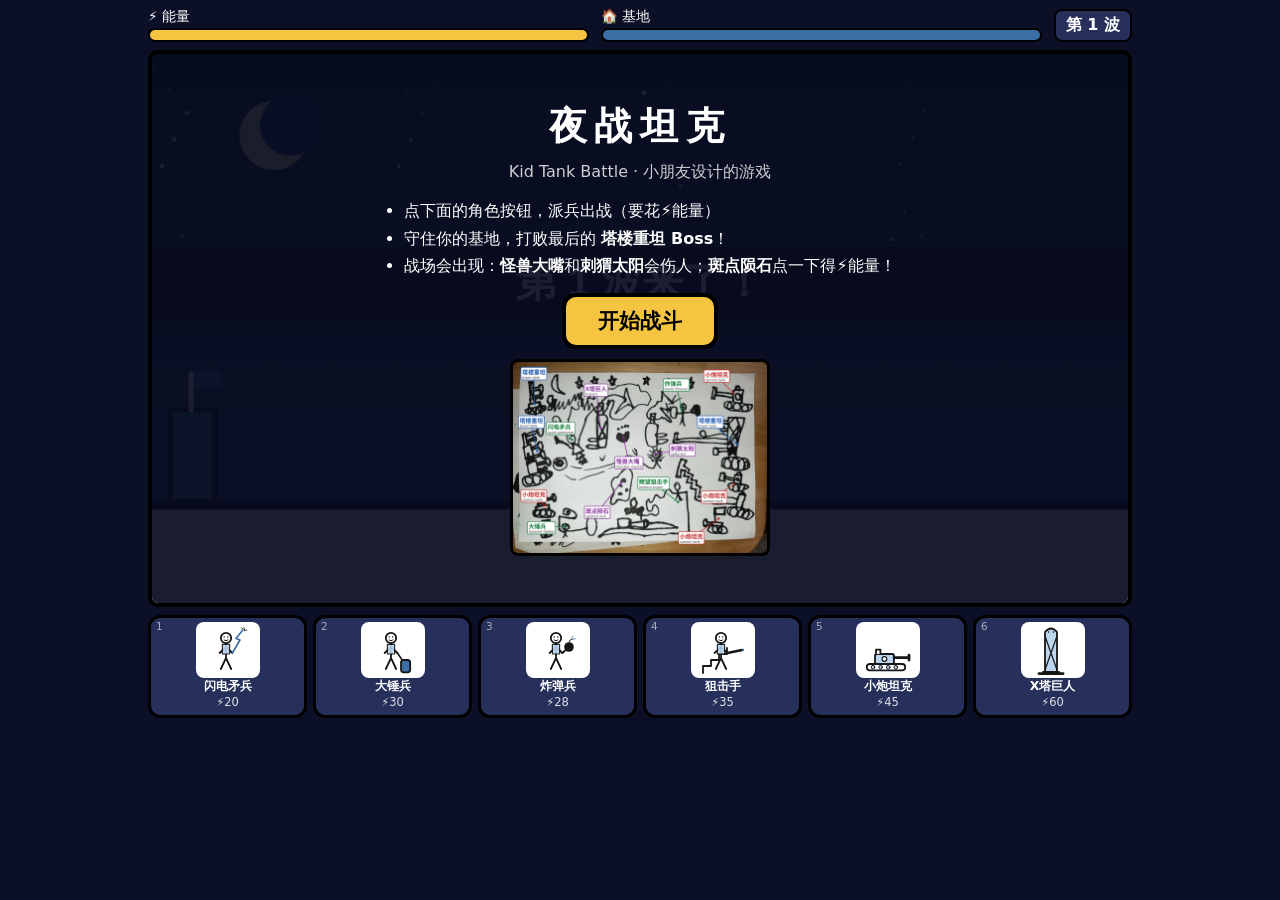
==== index.html @ 2b51b9fc "Kid Tank Battle: night tank game from a kid's drawing, tower tank boss Co-Authored-By: Claude Sonnet" ====
<!doctype html>
<html lang="zh">
<head>
<meta charset="utf-8">
<meta name="viewport" content="width=device-width, initial-scale=1, maximum-scale=1, user-scalable=no">
<title>夜战坦克 · Kid Tank Battle</title>
<link rel="stylesheet" href="style.css">
</head>
<body>
<main id="app">
  <header id="hud">
    <div class="meter"><span>⚡ 能量</span><div class="bar"><i id="energyBar"></i></div></div>
    <div class="meter"><span>🏠 基地</span><div class="bar"><i id="baseBar" class="blue"></i></div></div>
    <div id="waveLbl">第 1 波</div>
  </header>
  <div id="stage">
    <canvas id="c" width="960" height="540" aria-label="战场"></canvas>
    <div id="bossHud" hidden><b>塔楼重坦 BOSS</b><div class="bar big"><i id="bossBar" class="red"></i></div></div>
    <div id="title" class="overlay">
      <h1>夜战坦克</h1>
      <p class="sub">Kid Tank Battle · 小朋友设计的游戏</p>
      <ul>
        <li>点下面的角色按钮，派兵出战（要花⚡能量）</li>
        <li>守住你的基地，打败最后的 <b>塔楼重坦 Boss</b>！</li>
        <li>战场会出现：<b>怪兽大嘴</b>和<b>刺猬太阳</b>会伤人；<b>斑点陨石</b>点一下得⚡能量！</li>
      </ul>
      <button id="startBtn" class="big-btn">开始战斗</button>
      <img class="drawing" src="assets/kid-drawing-labeled.jpg" alt="小朋友的原画">
    </div>
    <div id="end" class="overlay" hidden>
      <h1 id="endTitle"></h1><p id="endSub" class="sub"></p>
      <button id="againBtn" class="big-btn">再来一局</button>
    </div>
  </div>
  <nav id="deck" aria-label="派兵"></nav>
</main>
<script src="game-core.js"></script>
<script src="game.js"></script>
</body>
</html>
---- style.css ----
*{box-sizing:border-box;-webkit-tap-highlight-color:transparent}
html,body{margin:0;background:#0b1026;color:#fff;font-family:"PingFang SC","Noto Sans CJK SC","Microsoft YaHei",system-ui,sans-serif;touch-action:manipulation}
#app{max-width:1000px;margin:0 auto;padding:8px;display:flex;flex-direction:column;gap:8px}
#hud{display:flex;gap:12px;align-items:center;flex-wrap:wrap}
.meter{flex:1;min-width:150px;font-size:.85rem}
.bar{height:14px;background:#26305a;border-radius:8px;overflow:hidden;border:2px solid #000;margin-top:2px}
.bar.big{height:18px}
.bar i{display:block;height:100%;width:100%;background:#f5c542;transition:width .15s}
.bar i.blue{background:#3a6ea5}.bar i.red{background:#c44536}
#waveLbl{font-weight:700;background:#26305a;border:2px solid #000;padding:4px 10px;border-radius:8px}
#stage{position:relative;border:4px solid #000;border-radius:10px;overflow:hidden;background:#101a3a}
canvas{display:block;width:100%;height:auto}
#bossHud{position:absolute;left:25%;right:25%;top:8px;text-align:center;font-size:.9rem;text-shadow:0 1px 2px #000}
.overlay{position:absolute;inset:0;background:rgba(8,12,32,.92);display:flex;flex-direction:column;align-items:center;justify-content:center;gap:10px;padding:16px;text-align:center;overflow:auto}
.overlay[hidden],#bossHud[hidden]{display:none}
h1{margin:0;font-size:2.4rem;letter-spacing:.2em}
.sub{margin:0;opacity:.8}
ul{text-align:left;max-width:520px;line-height:1.7;margin:4px 0;padding-left:20px}
.big-btn{font:inherit;font-size:1.3rem;font-weight:700;padding:10px 32px;border-radius:14px;border:4px solid #000;background:#f5c542;color:#000;cursor:pointer}
.big-btn:active{transform:translateY(2px)}
.drawing{max-width:min(260px,40%);border-radius:8px;border:3px solid #000}
#deck{display:grid;grid-template-columns:repeat(6,1fr);gap:6px}
.card{position:relative;font:inherit;color:#fff;background:#26305a;border:3px solid #000;border-radius:12px;padding:4px 2px 6px;cursor:pointer;display:flex;flex-direction:column;align-items:center;gap:0}
.card img{width:100%;max-width:64px;height:56px;object-fit:contain;background:#fff;border-radius:8px}
.card b{font-size:.78rem}.card small{font-size:.72rem;opacity:.85}
.card .key{position:absolute;top:2px;left:5px;font-size:.65rem;opacity:.6}
.card.poor{opacity:.45;filter:grayscale(.6)}
.card:active{transform:translateY(2px)}
@media(max-width:560px){h1{font-size:1.7rem}.card b{font-size:.68rem}.card img{height:44px}}
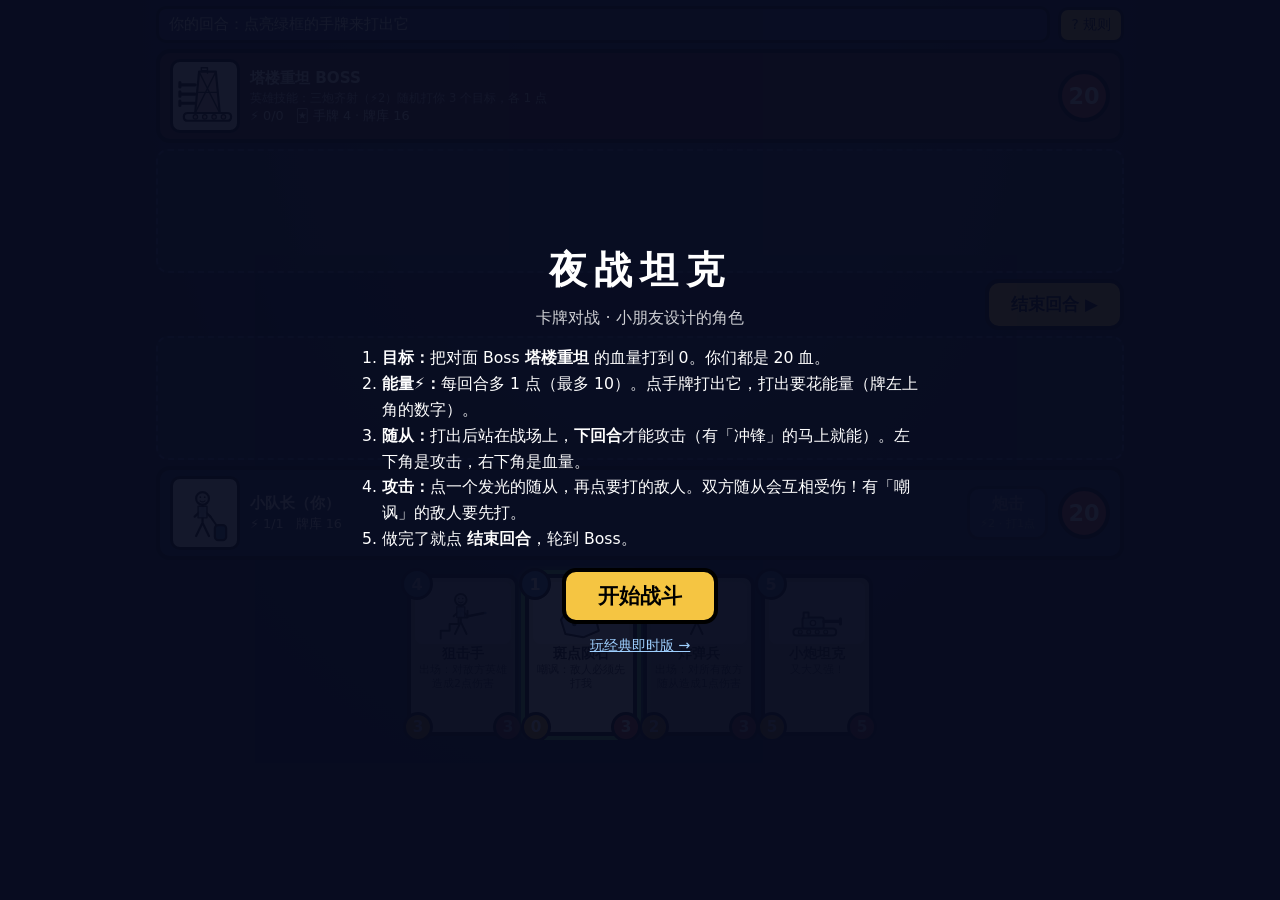
==== commit 64da4127: "Add Hearthstone-style card battle mode; keep real-time version as classic.html Co-Authored-By: Claud" ====
--- a/index.html
+++ b/index.html
@@ -3,38 +3,66 @@
 <head>
 <meta charset="utf-8">
 <meta name="viewport" content="width=device-width, initial-scale=1, maximum-scale=1, user-scalable=no">
-<title>夜战坦克 · Kid Tank Battle</title>
-<link rel="stylesheet" href="style.css">
+<title>夜战坦克 · 卡牌对战</title>
+<link rel="stylesheet" href="cards.css">
 </head>
 <body>
 <main id="app">
-  <header id="hud">
-    <div class="meter"><span>⚡ 能量</span><div class="bar"><i id="energyBar"></i></div></div>
-    <div class="meter"><span>🏠 基地</span><div class="bar"><i id="baseBar" class="blue"></i></div></div>
-    <div id="waveLbl">第 1 波</div>
-  </header>
-  <div id="stage">
-    <canvas id="c" width="960" height="540" aria-label="战场"></canvas>
-    <div id="bossHud" hidden><b>塔楼重坦 BOSS</b><div class="bar big"><i id="bossBar" class="red"></i></div></div>
-    <div id="title" class="overlay">
-      <h1>夜战坦克</h1>
-      <p class="sub">Kid Tank Battle · 小朋友设计的游戏</p>
-      <ul>
-        <li>点下面的角色按钮，派兵出战（要花⚡能量）</li>
-        <li>守住你的基地，打败最后的 <b>塔楼重坦 Boss</b>！</li>
-        <li>战场会出现：<b>怪兽大嘴</b>和<b>刺猬太阳</b>会伤人；<b>斑点陨石</b>点一下得⚡能量！</li>
-      </ul>
-      <button id="startBtn" class="big-btn">开始战斗</button>
-      <img class="drawing" src="assets/kid-drawing-labeled.jpg" alt="小朋友的原画">
+  <div id="top">
+    <div id="hint">…</div>
+    <button id="rulesBtn" class="mini">? 规则</button>
+  </div>
+
+  <section id="enemyHero" class="hero enemy" data-ref="h:e">
+    <img src="assets/tower_tank_red.svg" alt="Boss" class="flip">
+    <div class="hinfo">
+      <b>塔楼重坦 BOSS</b>
+      <small>英雄技能：三炮齐射（⚡2）随机打你 3 个目标，各 1 点</small>
+      <div class="stats"><span id="eMana"></span><span id="eCards"></span></div>
     </div>
-    <div id="end" class="overlay" hidden>
-      <h1 id="endTitle"></h1><p id="endSub" class="sub"></p>
-      <button id="againBtn" class="big-btn">再来一局</button>
+    <div class="hp" id="eHp">20</div>
+  </section>
+
+  <section id="enemyBoard" class="board" aria-label="敌方战场"></section>
+
+  <div id="mid">
+    <div id="toast"></div>
+    <button id="endBtn">结束回合 ▶</button>
+  </div>
+
+  <section id="playerBoard" class="board" aria-label="我方战场"></section>
+
+  <section id="playerHero" class="hero mine" data-ref="h:p">
+    <img src="assets/hammer_fighter_blue.svg" alt="小队长">
+    <div class="hinfo">
+      <b>小队长（你）</b>
+      <div class="stats"><span id="pMana"></span><span id="pDeck"></span></div>
     </div>
+    <button id="powerBtn">炮击<br><small>⚡2 · 打1点</small></button>
+    <div class="hp" id="pHp">20</div>
+  </section>
+
+  <section id="hand" aria-label="手牌"></section>
+
+  <div id="title" class="overlay">
+    <h1>夜战坦克</h1>
+    <p class="sub">卡牌对战 · 小朋友设计的角色</p>
+    <ol>
+      <li><b>目标：</b>把对面 Boss <b>塔楼重坦</b> 的血量打到 0。你们都是 20 血。</li>
+      <li><b>能量⚡：</b>每回合多 1 点（最多 10）。点手牌打出它，打出要花能量（牌左上角的数字）。</li>
+      <li><b>随从：</b>打出后站在战场上，<b>下回合</b>才能攻击（有「冲锋」的马上就能）。左下角是攻击，右下角是血量。</li>
+      <li><b>攻击：</b>点一个发光的随从，再点要打的敌人。双方随从会互相受伤！有「嘲讽」的敌人要先打。</li>
+      <li>做完了就点 <b>结束回合</b>，轮到 Boss。</li>
+    </ol>
+    <button id="startBtn" class="big-btn">开始战斗</button>
+    <a class="link" href="classic.html">玩经典即时版 →</a>
   </div>
-  <nav id="deck" aria-label="派兵"></nav>
+  <div id="end" class="overlay" hidden>
+    <h1 id="endTitle"></h1><p id="endSub" class="sub"></p>
+    <button id="againBtn" class="big-btn">再来一局</button>
+  </div>
 </main>
-<script src="game-core.js"></script>
-<script src="game.js"></script>
+<script src="cards-core.js"></script>
+<script src="cards.js"></script>
 </body>
 </html>
--- a/cards.css
+++ b/cards.css
@@ -0,0 +1,70 @@
+*{box-sizing:border-box;-webkit-tap-highlight-color:transparent}
+html,body{margin:0;min-height:100%;background:radial-gradient(ellipse at top,#1b2a5a,#0b1026 70%);color:#fff;font-family:"PingFang SC","Noto Sans CJK SC","Microsoft YaHei",system-ui,sans-serif;touch-action:manipulation}
+#app{position:relative;max-width:980px;margin:0 auto;padding:6px;display:flex;flex-direction:column;gap:6px;min-height:100vh}
+#top{display:flex;gap:8px;align-items:center}
+#hint{flex:1;background:#26305a;border:3px solid #000;border-radius:10px;padding:6px 10px;font-size:.92rem;min-height:36px}
+.mini{font:inherit;font-size:.85rem;background:#f5c542;border:3px solid #000;border-radius:10px;padding:6px 10px;cursor:pointer}
+
+.hero{position:relative;display:flex;align-items:center;gap:10px;background:#1c274f;border:4px solid #000;border-radius:14px;padding:6px 10px}
+.hero img{height:74px;width:70px;object-fit:contain;background:#fff;border-radius:10px;border:3px solid #000}
+.hero img.flip,.minion img.flip{transform:scaleX(-1)}
+.hero.enemy{background:#4a2330}
+.hinfo{flex:1;display:flex;flex-direction:column;gap:2px;font-size:.95rem}
+.hinfo small{opacity:.8;font-size:.72rem}
+.stats{display:flex;gap:12px;font-size:.8rem}
+.hp{width:52px;height:52px;border-radius:50%;background:#c44536;border:4px solid #000;display:grid;place-items:center;font-size:1.4rem;font-weight:800}
+.hero.target,.minion.target{outline:4px solid #ff4d4d;box-shadow:0 0 18px #ff4d4d;cursor:crosshair}
+#powerBtn{font:inherit;font-weight:700;background:#3a6ea5;color:#fff;border:3px solid #000;border-radius:12px;padding:6px 10px;cursor:pointer;line-height:1.15}
+#powerBtn small{font-weight:400;font-size:.7rem}
+#powerBtn:disabled{opacity:.4;cursor:default}
+#powerBtn.sel{outline:4px solid #f5c542}
+
+.board{display:flex;gap:6px;justify-content:center;align-items:flex-start;min-height:124px;padding:4px;border-radius:12px;background:rgba(255,255,255,.05);border:2px dashed #3b4a85}
+.minion{position:relative;width:calc((100% - 30px)/6);max-width:120px;min-width:56px;background:#e9e4d2;color:#111;border:4px solid #000;border-radius:12px;padding:3px 3px 20px;text-align:center;transition:transform .15s}
+.minion img{width:100%;height:60px;object-fit:contain;display:block}
+.minion .nm{font-size:.7rem;font-weight:700;line-height:1.1}
+.minion.taunt{border-color:#555;box-shadow:inset 0 0 0 3px #aab,0 0 0 2px #888}
+.minion.ready.mine{outline:4px solid #5dd35d;box-shadow:0 0 14px #5dd35d;cursor:pointer}
+.minion.selected{outline:4px solid #f5c542;box-shadow:0 0 16px #f5c542}
+.minion.frozen{filter:saturate(.3) brightness(.9) hue-rotate(160deg)}
+.minion .tag{position:absolute;top:-10px;left:50%;transform:translateX(-50%);font-size:.65rem;background:#000;color:#fff;border-radius:8px;padding:1px 6px;white-space:nowrap}
+.badge{position:absolute;bottom:-8px;width:30px;height:30px;border-radius:50%;border:3px solid #000;display:grid;place-items:center;font-weight:800;font-size:.95rem;color:#fff}
+.badge.a{left:-8px;background:#d89a00}.badge.h{right:-8px;background:#c44536}.badge.h.dmg{background:#8a1f14}
+.badge.c{left:-8px;top:-8px;bottom:auto;background:#3a6ea5}
+
+#mid{display:flex;align-items:center;gap:10px}
+#toast{flex:1;font-size:.88rem;opacity:.9;min-height:24px;text-align:right}
+#endBtn{font:inherit;font-weight:800;font-size:1.05rem;background:#f5c542;color:#000;border:4px solid #000;border-radius:14px;padding:10px 22px;cursor:pointer}
+#endBtn.glow{animation:pulse 1s infinite}
+#endBtn:disabled{opacity:.4;animation:none;cursor:default}
+@keyframes pulse{50%{box-shadow:0 0 18px #f5c542}}
+
+#hand{display:flex;gap:6px;justify-content:flex-start;min-height:170px;overflow-x:auto;padding:8px 4px 4px}
+.card{position:relative;flex:0 0 112px;height:162px;background:#e9e4d2;color:#111;border:4px solid #000;border-radius:12px;padding:4px;text-align:center;cursor:pointer;transition:transform .12s}
+.card:hover{transform:translateY(-10px)}
+.card img{width:100%;height:62px;object-fit:contain;background:#fff;border-radius:8px}
+.card .nm{font-weight:800;font-size:.85rem;margin-top:2px}
+.card .tx{font-size:.68rem;line-height:1.25;margin:2px 2px 0;color:#333}
+.card.spell{background:#d9d1f2}
+.card.playable{outline:4px solid #5dd35d;box-shadow:0 0 14px #5dd35d}
+.card.selected{outline:4px solid #f5c542;transform:translateY(-14px)}
+.card.poor{opacity:.6}
+.card .cost{position:absolute;top:-10px;left:-10px;width:32px;height:32px;border-radius:50%;background:#3a6ea5;border:3px solid #000;color:#fff;font-weight:800;display:grid;place-items:center}
+.card .badge{bottom:-10px}
+
+.float{position:absolute;left:50%;top:30%;transform:translateX(-50%);font-weight:900;font-size:1.6rem;color:#ff4d4d;text-shadow:0 2px 0 #000,0 0 6px #000;pointer-events:none;animation:up .9s forwards;z-index:5}
+@keyframes up{to{transform:translate(-50%,-50px);opacity:0}}
+.lunge-up{animation:lu .3s}.lunge-down{animation:ld .3s}
+@keyframes lu{50%{transform:translateY(-34px) scale(1.08)}}@keyframes ld{50%{transform:translateY(34px) scale(1.08)}}
+.pop{animation:pop .3s}@keyframes pop{from{transform:scale(.3);opacity:0}}
+.shake{animation:shake .25s}@keyframes shake{25%{transform:translateX(-5px)}75%{transform:translateX(5px)}}
+
+.overlay{position:fixed;inset:0;background:rgba(8,12,32,.95);display:flex;flex-direction:column;align-items:center;justify-content:center;gap:12px;padding:16px;text-align:center;z-index:20;overflow:auto}
+.overlay[hidden]{display:none}
+h1{margin:0;font-size:2.4rem;letter-spacing:.2em}.sub{margin:0;opacity:.8}
+ol{text-align:left;max-width:560px;line-height:1.65;margin:4px 0;padding-left:22px;font-size:.98rem}
+.big-btn{font:inherit;font-size:1.3rem;font-weight:700;padding:10px 32px;border-radius:14px;border:4px solid #000;background:#f5c542;color:#000;cursor:pointer}
+.link{color:#9fd0ff;font-size:.9rem}
+@media(max-width:600px){h1{font-size:1.7rem}.card{flex-basis:96px;height:150px}.hero img{height:56px;width:54px}.hinfo small{display:none}.minion img{height:46px}.hp{width:44px;height:44px;font-size:1.1rem}}
+
+#hand .card:first-child{margin-left:auto}#hand .card:last-child{margin-right:auto}
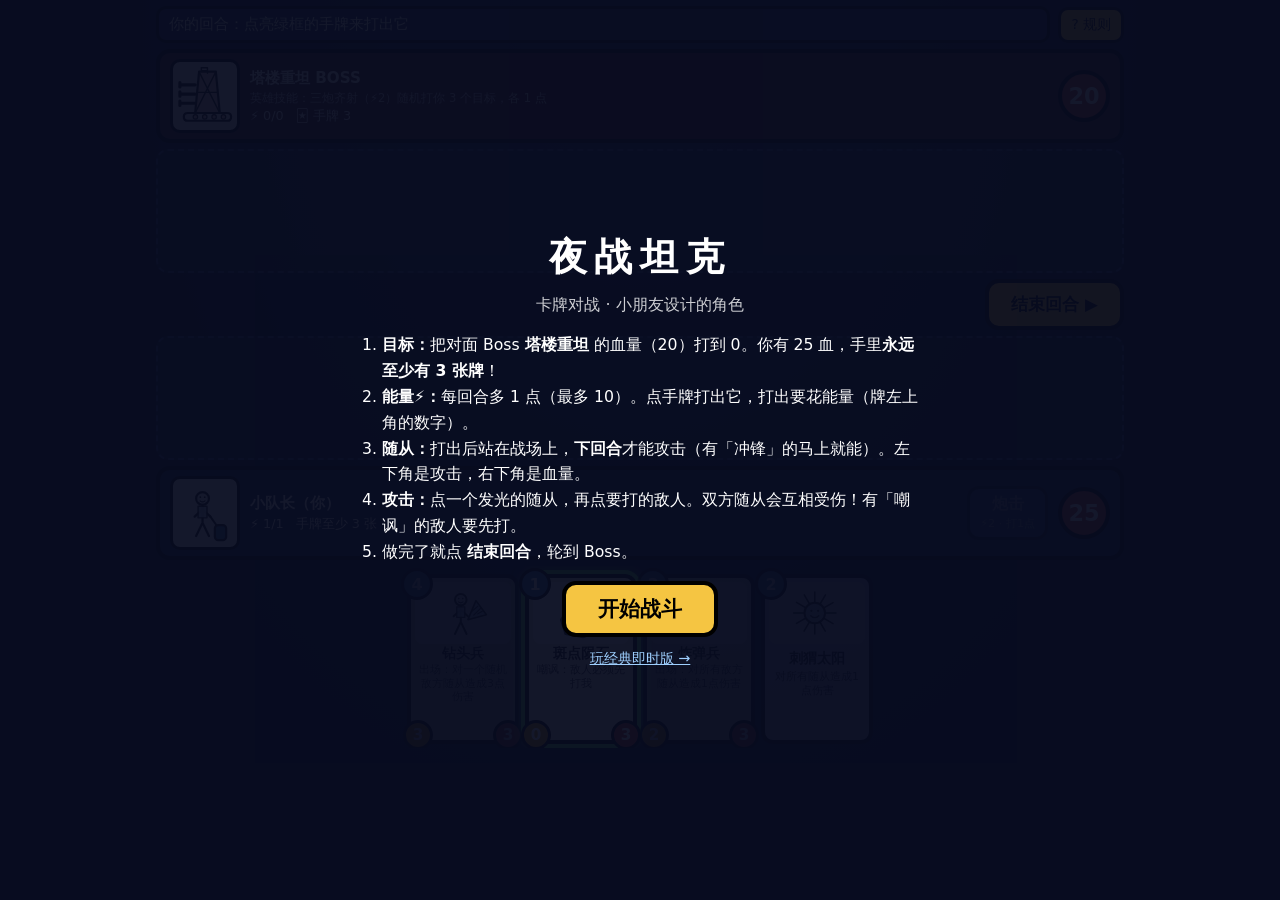
==== commit cf7cb38f: "10 new roles from the drawings, hand always >= 3 cards, deck reshuffles, easier Boss (25 vs 20 HP) C" ====
--- a/index.html
+++ b/index.html
@@ -48,7 +48,7 @@
     <h1>夜战坦克</h1>
     <p class="sub">卡牌对战 · 小朋友设计的角色</p>
     <ol>
-      <li><b>目标：</b>把对面 Boss <b>塔楼重坦</b> 的血量打到 0。你们都是 20 血。</li>
+      <li><b>目标：</b>把对面 Boss <b>塔楼重坦</b> 的血量（20）打到 0。你有 25 血，手里<b>永远至少有 3 张牌</b>！</li>
       <li><b>能量⚡：</b>每回合多 1 点（最多 10）。点手牌打出它，打出要花能量（牌左上角的数字）。</li>
       <li><b>随从：</b>打出后站在战场上，<b>下回合</b>才能攻击（有「冲锋」的马上就能）。左下角是攻击，右下角是血量。</li>
       <li><b>攻击：</b>点一个发光的随从，再点要打的敌人。双方随从会互相受伤！有「嘲讽」的敌人要先打。</li>
--- a/cards.css
+++ b/cards.css
@@ -40,7 +40,7 @@
 @keyframes pulse{50%{box-shadow:0 0 18px #f5c542}}
 
 #hand{display:flex;gap:6px;justify-content:flex-start;min-height:170px;overflow-x:auto;padding:8px 4px 4px}
-.card{position:relative;flex:0 0 112px;height:162px;background:#e9e4d2;color:#111;border:4px solid #000;border-radius:12px;padding:4px;text-align:center;cursor:pointer;transition:transform .12s}
+.card{position:relative;flex:0 0 112px;height:170px;background:#e9e4d2;color:#111;border:4px solid #000;border-radius:12px;padding:4px;text-align:center;cursor:pointer;transition:transform .12s}
 .card:hover{transform:translateY(-10px)}
 .card img{width:100%;height:62px;object-fit:contain;background:#fff;border-radius:8px}
 .card .nm{font-weight:800;font-size:.85rem;margin-top:2px}
@@ -68,3 +68,5 @@
 @media(max-width:600px){h1{font-size:1.7rem}.card{flex-basis:96px;height:150px}.hero img{height:56px;width:54px}.hinfo small{display:none}.minion img{height:46px}.hp{width:44px;height:44px;font-size:1.1rem}}
 
 #hand .card:first-child{margin-left:auto}#hand .card:last-child{margin-right:auto}
+
+.float.heal{color:#5dd35d}
